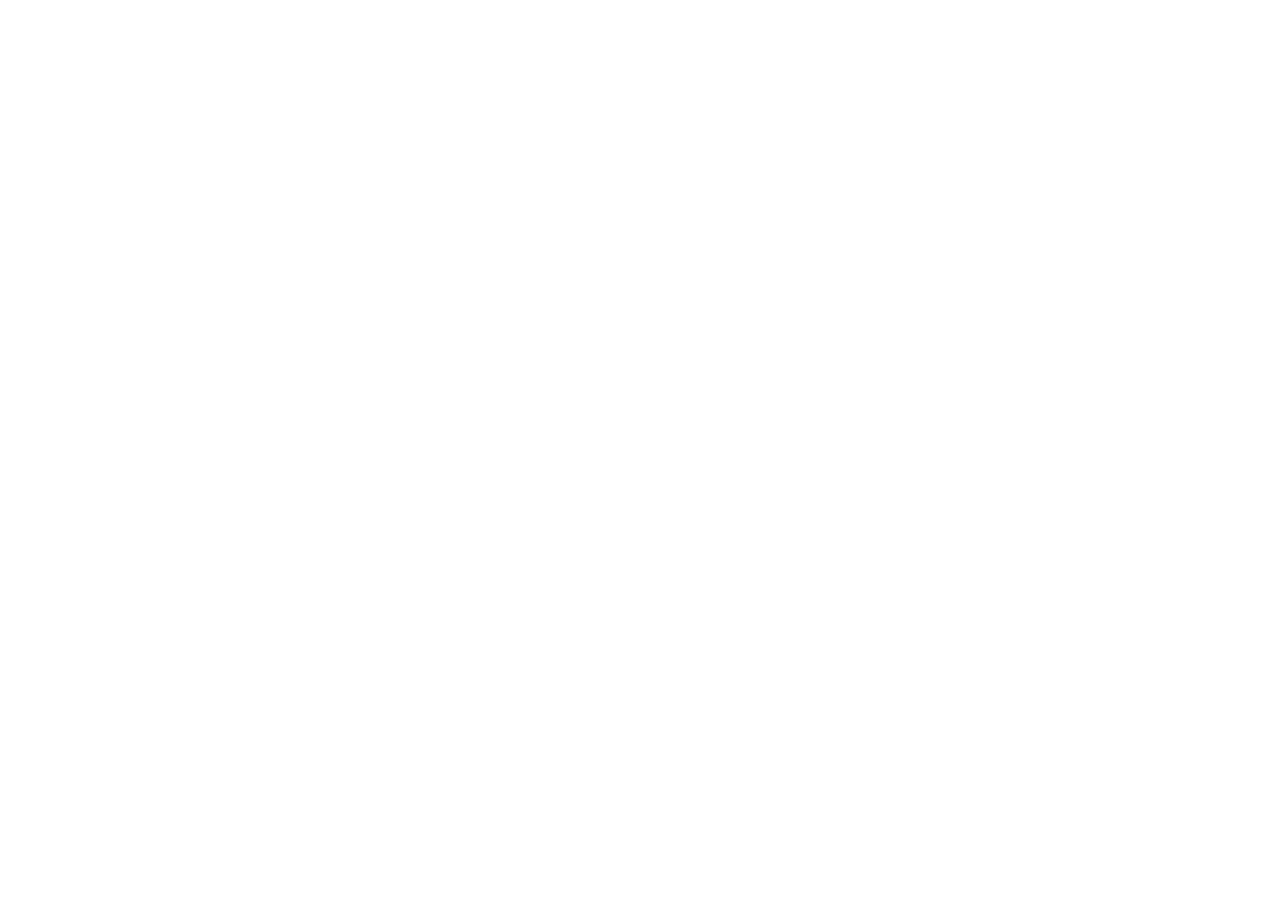
==== index.html @ acc39581 "Setup del proyecto" ====
<!DOCTYPE html>
<html lang="en">
<head>
    <meta charset="UTF-8">
    <meta name="viewport" content="width=device-width, initial-scale=1.0">
    <meta http-equiv="X-UA-Compatible" content="ie=edge">
    <title>Document</title>
</head>
<body>
    
</body>
</html>
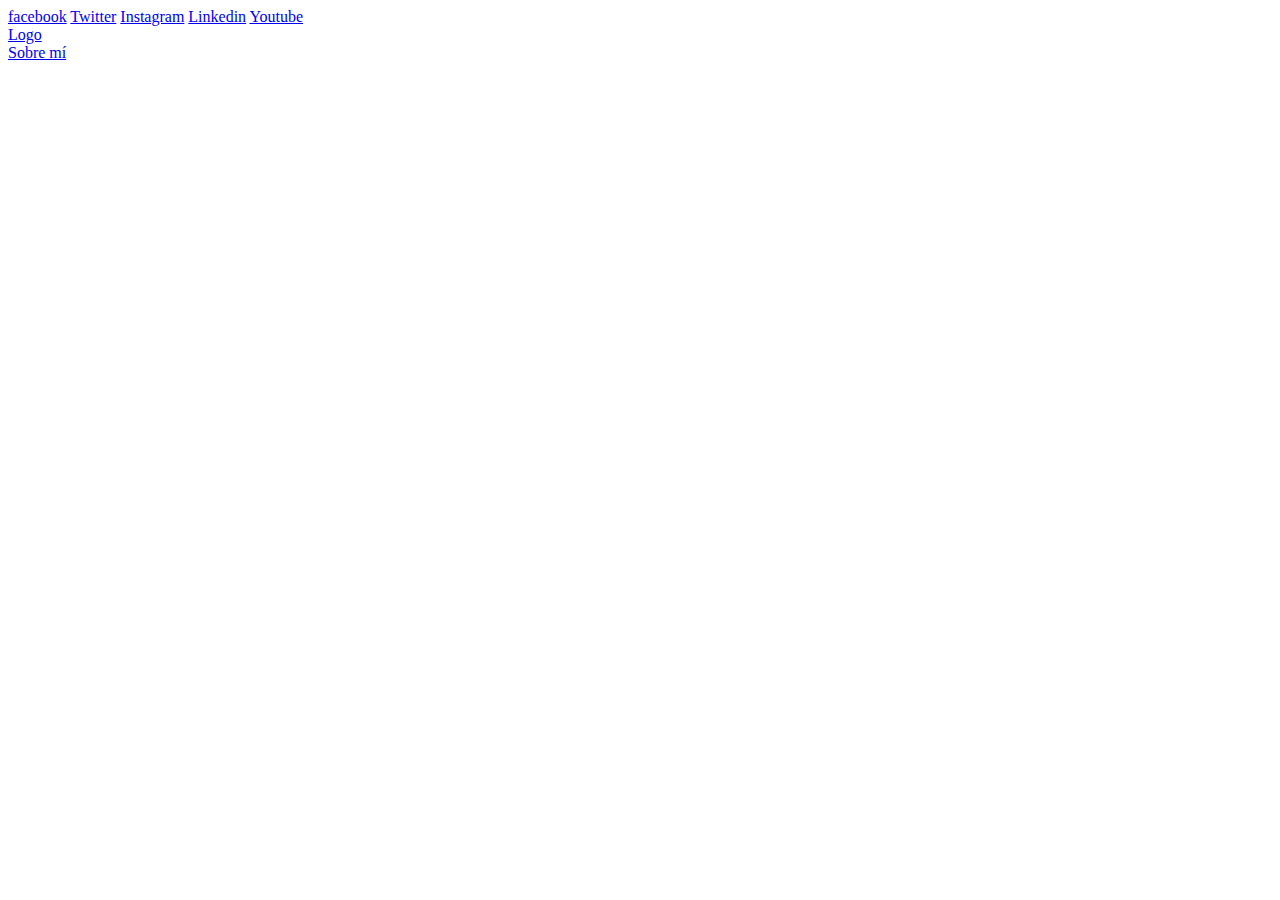
==== commit 20ddef64: "Arquitectura del header en HTML" ====
--- a/index.html
+++ b/index.html
@@ -1,12 +1,34 @@
 <!DOCTYPE html>
 <html lang="en">
+
 <head>
-    <meta charset="UTF-8">
-    <meta name="viewport" content="width=device-width, initial-scale=1.0">
-    <meta http-equiv="X-UA-Compatible" content="ie=edge">
-    <title>Document</title>
+  <meta charset="UTF-8">
+  <meta name="viewport" content="width=device-width, initial-scale=1.0">
+  <meta http-equiv="X-UA-Compatible" content="ie=edge">
+  <title>Mi Blog</title>
+  <link rel="stylesheet" href="css/main.css">
 </head>
+
 <body>
-    
+  <header>
+    <section>
+      <div>
+        <a href="/">facebook</a>
+        <a href="/">Twitter</a>
+        <a href="/">Instagram</a>
+        <a href="/">Linkedin</a>
+        <a href="/">Youtube</a>
+      </div>
+    </section>
+    <nav>
+      <section>
+        <a href="/">Logo</a>
+      </section>
+      <section>
+        <a href="perfil.html">Sobre mí</a>
+      </section>
+    </nav>
+  </header>
 </body>
+
 </html>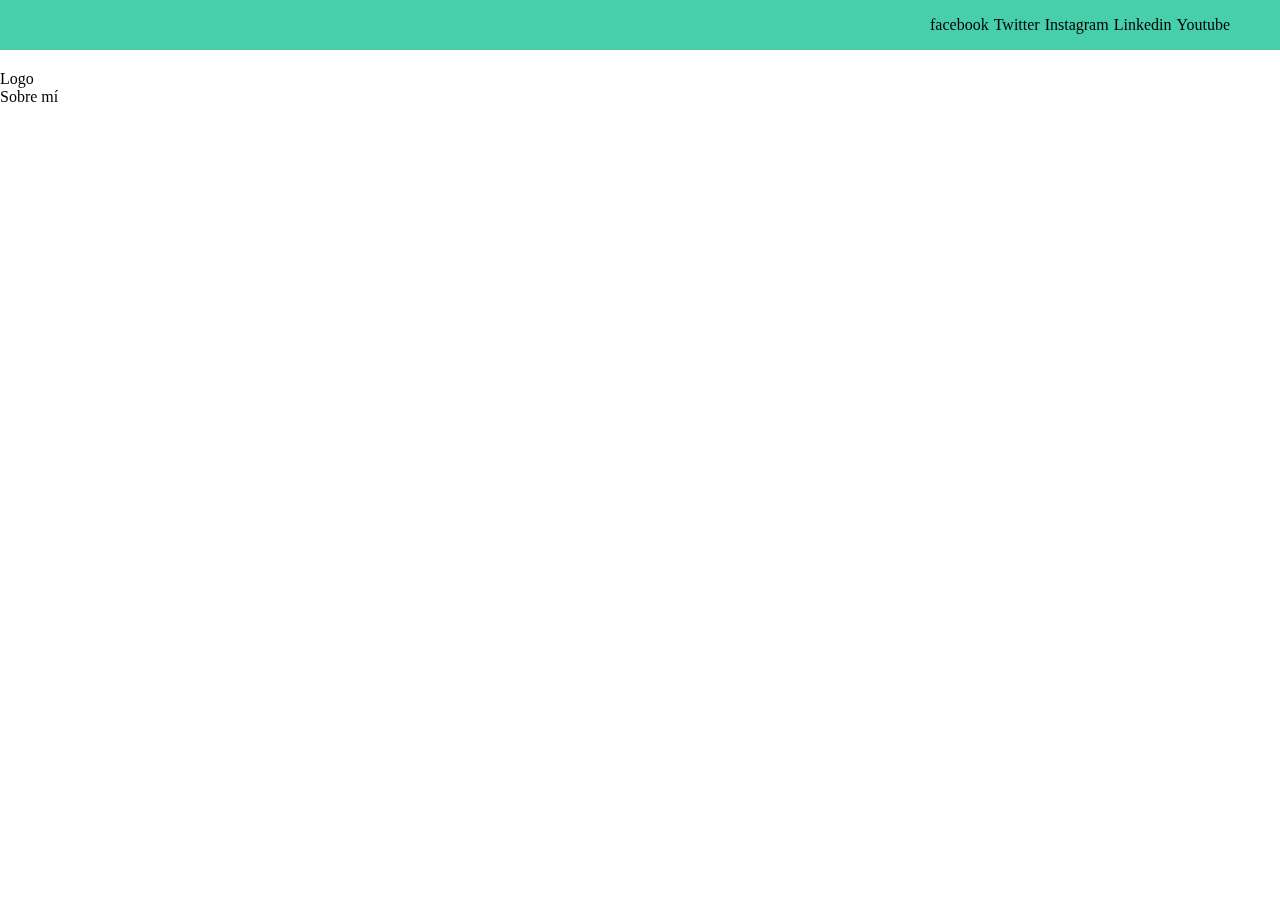
==== commit abb1bd8c: "Estilos en el header" ====
--- a/index.html
+++ b/index.html
@@ -11,8 +11,8 @@
 
 <body>
   <header>
-    <section>
-      <div>
+    <section class="header-icons-container">
+      <div class="icons">
         <a href="/">facebook</a>
         <a href="/">Twitter</a>
         <a href="/">Instagram</a>
@@ -21,10 +21,10 @@
       </div>
     </section>
     <nav>
-      <section>
+      <section class="nav-logo-container">
         <a href="/">Logo</a>
       </section>
-      <section>
+      <section class="profile-link">
         <a href="perfil.html">Sobre mí</a>
       </section>
     </nav>
--- a/css/main.css
+++ b/css/main.css
@@ -0,0 +1,37 @@
+body {
+  margin: 0;
+  padding: 0;
+  position: fixed;
+  top: 0;
+  bottom: 0;
+  left: 0;
+  right: 0;
+}
+a {
+  text-decoration: none;
+  display: inline;
+  color: black;
+}
+
+header {
+  width: 100%;
+  height: 140px;
+  display: grid;
+  grid-template-rows: 1fr 1fr;
+}
+header .header-icons-container {
+  width: 100%;
+  height: 50px;
+  display: grid;
+  background-color: #47cfac;
+}
+header .header-icons-container .icons {
+  width: 300px;
+  height: auto;
+  display: flex;
+  justify-items: flex-end;
+  align-items: center;
+  justify-content: space-between;
+  justify-self: end;
+  margin-right: 50px;
+}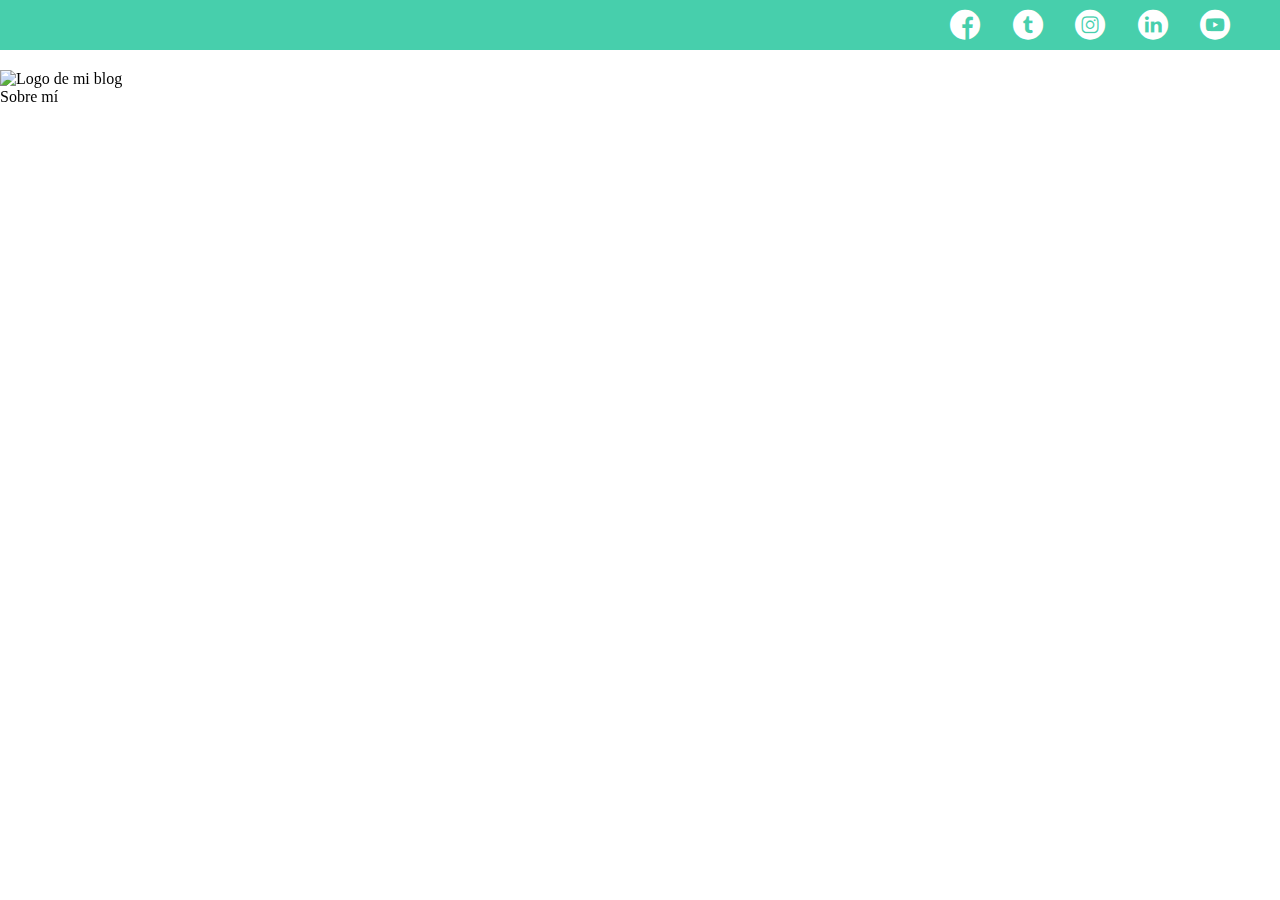
==== commit 27581483: "Agregando íconos" ====
--- a/index.html
+++ b/index.html
@@ -7,22 +7,23 @@
   <meta http-equiv="X-UA-Compatible" content="ie=edge">
   <title>Mi Blog</title>
   <link rel="stylesheet" href="css/main.css">
+  <link rel="stylesheet" href="css/font/flaticon.css">
 </head>
 
 <body>
   <header>
     <section class="header-icons-container">
       <div class="icons">
-        <a href="/">facebook</a>
-        <a href="/">Twitter</a>
-        <a href="/">Instagram</a>
-        <a href="/">Linkedin</a>
-        <a href="/">Youtube</a>
+        <a href="/"><span class="flaticon-001-facebook"></span></a>
+        <a href="/"><span class="flaticon-002-twitter"></span></a>
+        <a href="/"><span class="flaticon-011-instagram"></span></a>
+        <a href="/"><span class="flaticon-010-linkedin"></span></a>
+        <a href="/"><span class="flaticon-008-youtube"></span></a>
       </div>
     </section>
     <nav>
       <section class="nav-logo-container">
-        <a href="/">Logo</a>
+        <a href="/"><img src="/" alt="Logo de mi blog" ></a>
       </section>
       <section class="profile-link">
         <a href="perfil.html">Sobre mí</a>
--- a/css/main.css
+++ b/css/main.css
@@ -34,4 +34,8 @@
   justify-content: space-between;
   justify-self: end;
   margin-right: 50px;
+}
+
+header .icons span {
+  color: white;
 }--- a/css/font/flaticon.css
+++ b/css/font/flaticon.css
@@ -0,0 +1,46 @@
+	/*
+  	Flaticon icon font: Flaticon
+  	Creation date: 20/12/2018 09:27
+  	*/
+
+@font-face {
+  font-family: "Flaticon";
+  src: url("./Flaticon.eot");
+  src: url("./Flaticon.eot?#iefix") format("embedded-opentype"),
+       url("./Flaticon.woff") format("woff"),
+       url("./Flaticon.ttf") format("truetype"),
+       url("./Flaticon.svg#Flaticon") format("svg");
+  font-weight: normal;
+  font-style: normal;
+}
+
+@media screen and (-webkit-min-device-pixel-ratio:0) {
+  @font-face {
+    font-family: "Flaticon";
+    src: url("./Flaticon.svg#Flaticon") format("svg");
+  }
+}
+
+[class^="flaticon-"]:before, [class*=" flaticon-"]:before,
+[class^="flaticon-"]:after, [class*=" flaticon-"]:after {   
+  font-family: Flaticon;
+        font-size: 30px;
+font-style: normal;
+margin-left: 20px;
+}
+
+.flaticon-001-facebook:before { content: "\f100"; }
+.flaticon-002-twitter:before { content: "\f101"; }
+.flaticon-003-whatsapp:before { content: "\f102"; }
+.flaticon-004-groupme:before { content: "\f103"; }
+.flaticon-005-kik:before { content: "\f104"; }
+.flaticon-006-skype:before { content: "\f105"; }
+.flaticon-007-periscope:before { content: "\f106"; }
+.flaticon-008-youtube:before { content: "\f107"; }
+.flaticon-009-itunes:before { content: "\f108"; }
+.flaticon-010-linkedin:before { content: "\f109"; }
+.flaticon-011-instagram:before { content: "\f10a"; }
+.flaticon-012-messenger:before { content: "\f10b"; }
+.flaticon-013-twitter-1:before { content: "\f10c"; }
+.flaticon-014-snapchat:before { content: "\f10d"; }
+.flaticon-015-reddit:before { content: "\f10e"; }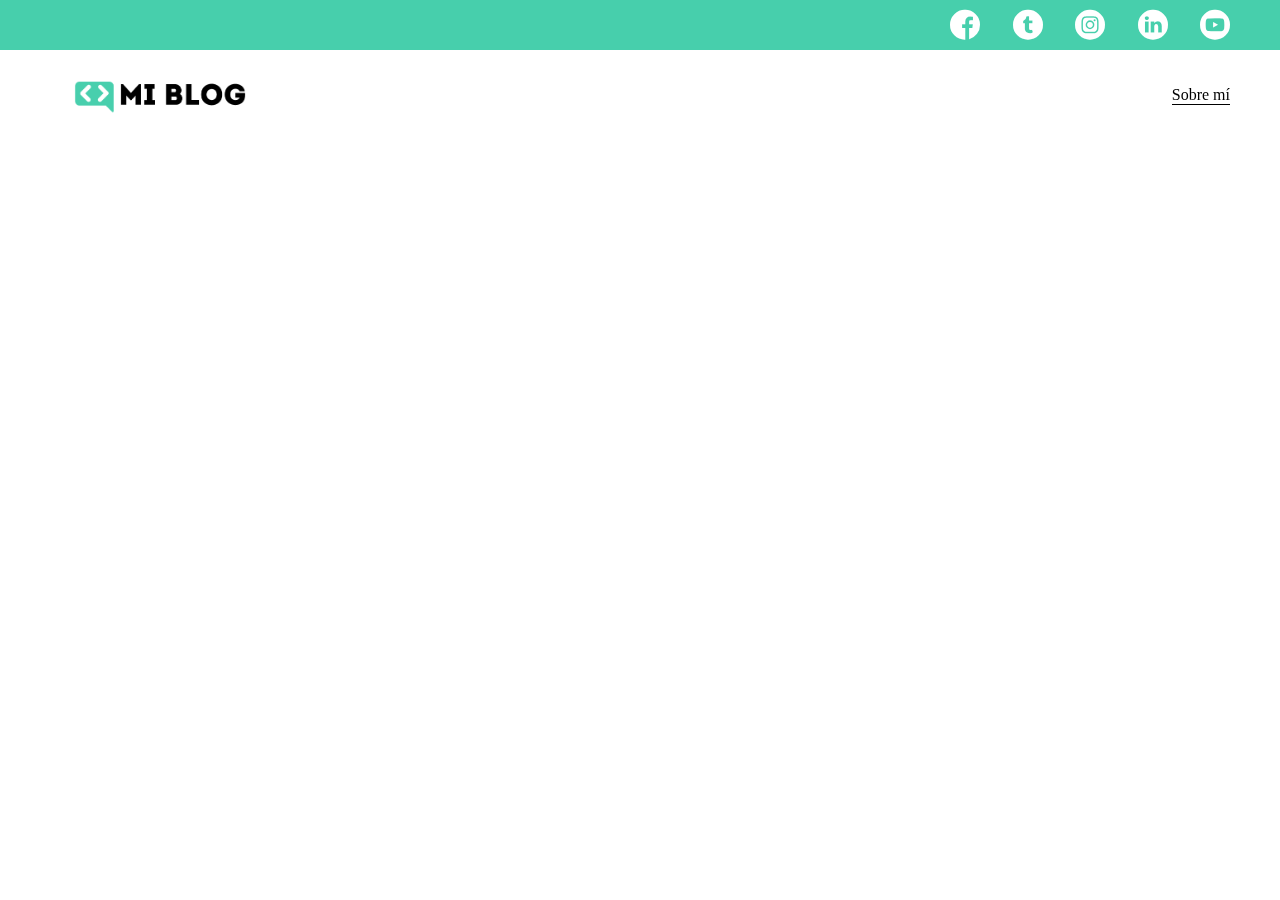
==== commit ed9aec6f: "Agregando imágenes al header" ====
--- a/index.html
+++ b/index.html
@@ -23,7 +23,7 @@
     </section>
     <nav>
       <section class="nav-logo-container">
-        <a href="/"><img src="/" alt="Logo de mi blog" ></a>
+        <a href="/"><img src="assets/img/Logo-negro.png" alt="Logo de mi blog" ></a>
       </section>
       <section class="profile-link">
         <a href="perfil.html">Sobre mí</a>
--- a/css/main.css
+++ b/css/main.css
@@ -38,4 +38,27 @@
 
 header .icons span {
   color: white;
+}
+
+nav  {
+  display: grid;
+  grid-template-columns: 1fr 1fr;
+  height: 90px;
+}
+nav .nav-logo-container {
+  margin-left: 50px;
+}
+nav .nav-logo-container img {
+  width: 220px;
+  margin-top: 10px;
+}
+nav .profile-link {
+  display: flex;
+  align-items: center;
+  justify-content: flex-end;
+  margin-right: 50px;
+}
+nav .profile-link a {
+  color: black;
+  border-bottom: 1px solid black;
 }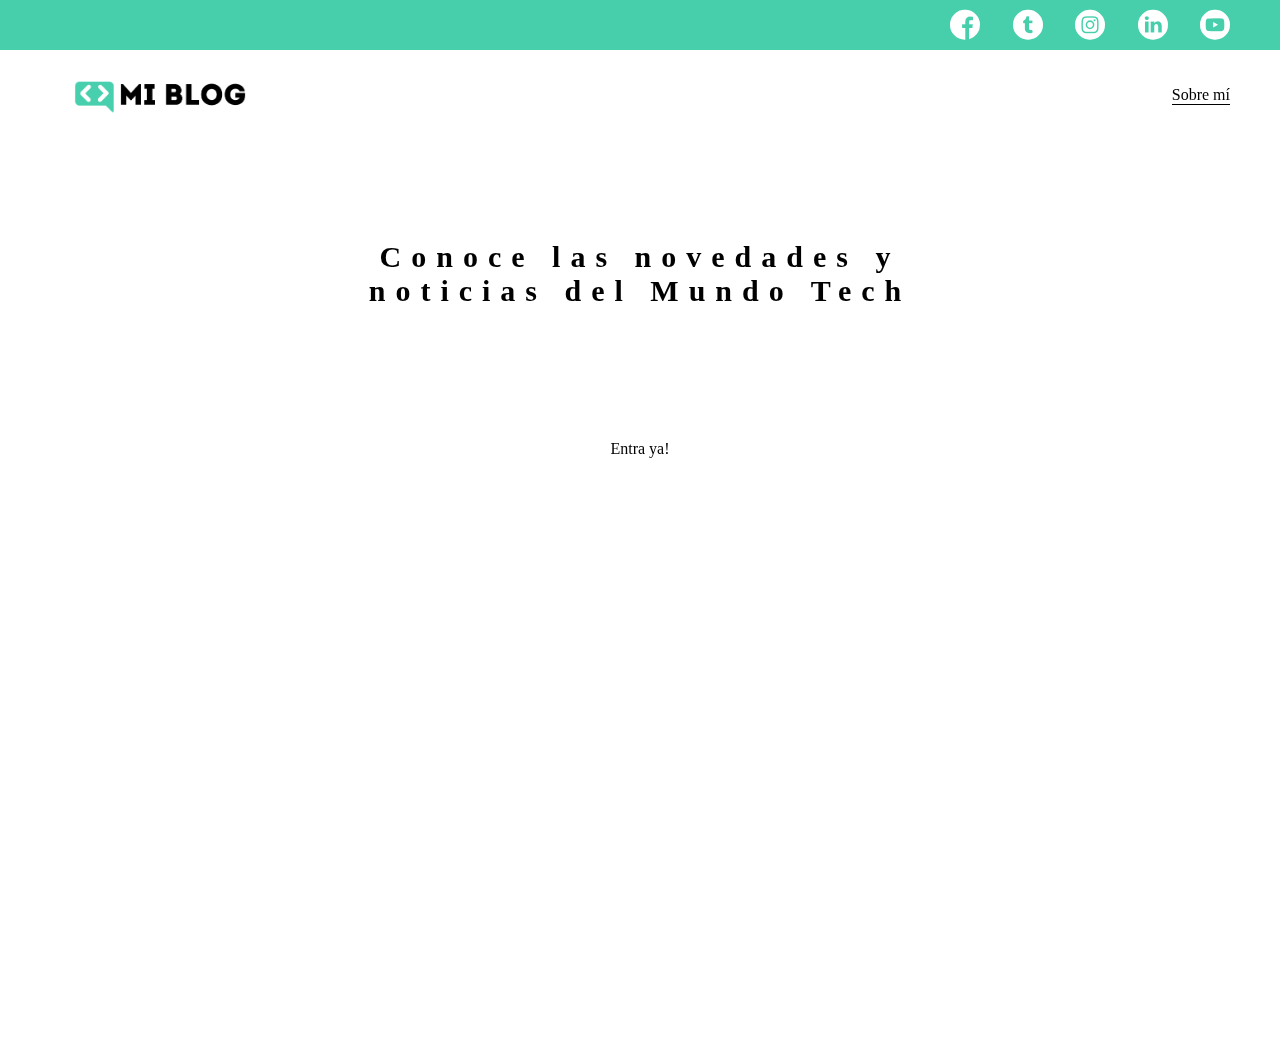
==== commit 876a9afd: "Manejo de Grid para posicionar contenedores" ====
--- a/index.html
+++ b/index.html
@@ -30,6 +30,11 @@
       </section>
     </nav>
   </header>
+  <main class="home-main">
+    <section>
+        <h1 class="home-main-text">Conoce las novedades y <br> noticias del Mundo Tech</h1>
+        <a class="home-main-button" href="blogs.html">Entra ya!</a>
+    </section>
+  </main>
 </body>
-
 </html>--- a/css/main.css
+++ b/css/main.css
@@ -61,4 +61,24 @@
 nav .profile-link a {
   color: black;
   border-bottom: 1px solid black;
-}+}
+
+.home-main {
+  display: grid;
+  grid-template-columns: 1fr 4fr 1fr;
+  height: 100%;
+}
+.home-main section {
+  display: grid;
+  grid-column: 2;
+  justify-items: center;
+  height: 350px;
+  margin-top: 80px;
+}
+.home-main-text {
+  font-size: 30px;
+  font-weight: 700px;
+  letter-spacing: 10px;
+  color: black;
+  text-align: center;
+}
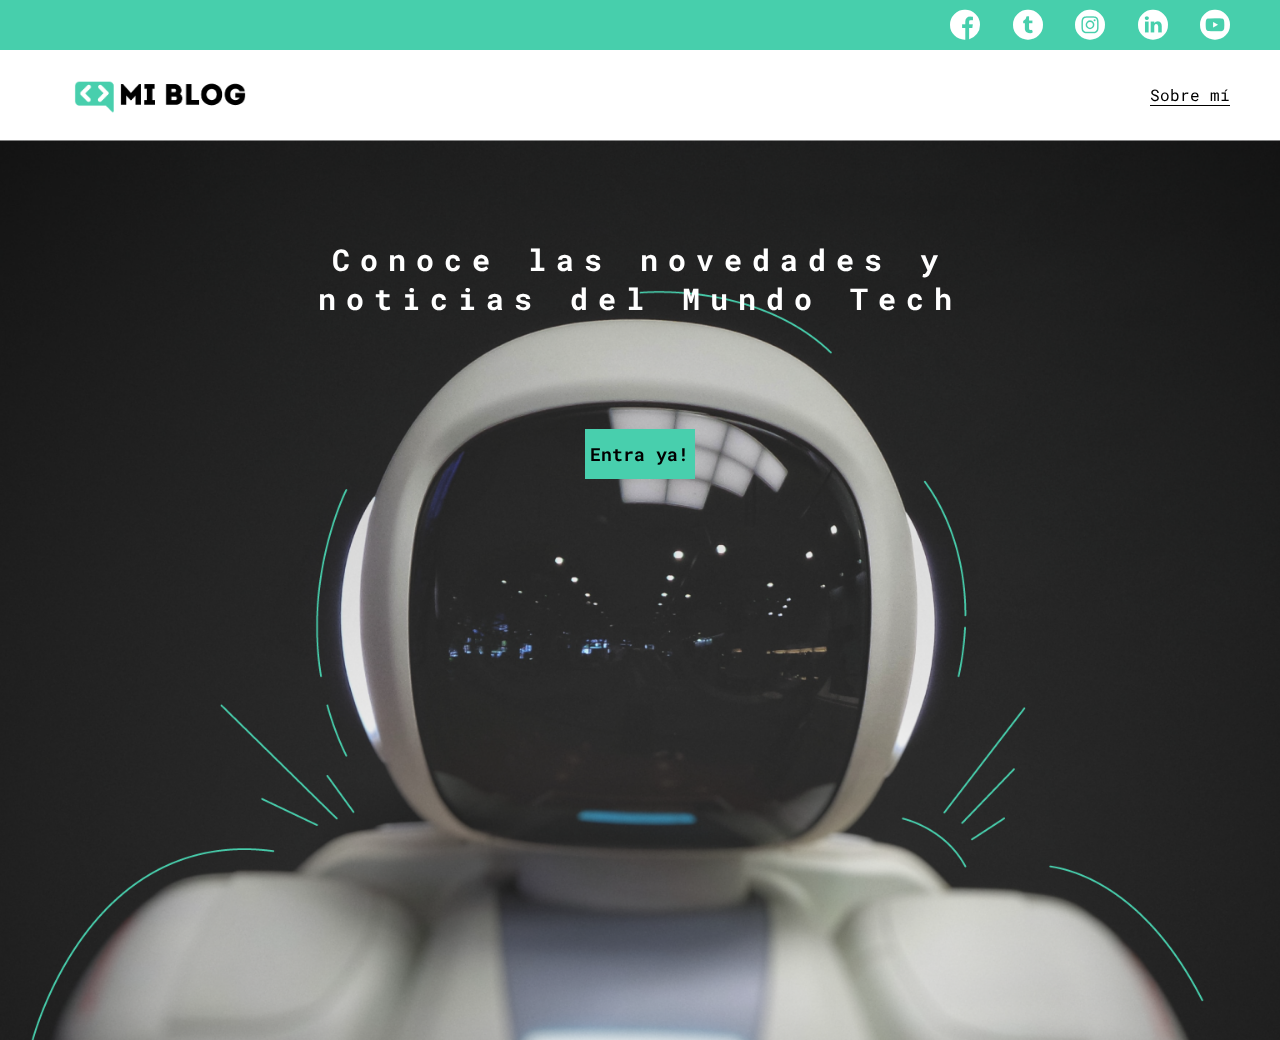
==== commit 7aba24be: "Agregando imagen en blogs" ====
--- a/index.html
+++ b/index.html
@@ -10,7 +10,7 @@
   <link rel="stylesheet" href="css/font/flaticon.css">
 </head>
 
-<body>
+<body class="home-body">
   <header>
     <section class="header-icons-container">
       <div class="icons">
--- a/css/main.css
+++ b/css/main.css
@@ -1,16 +1,23 @@
+@import url('https://fonts.googleapis.com/css2?family=Roboto+Mono:wght@400;500;700&family=Roboto+Slab:wght@400;700&family=Roboto:wght@400;500;700;900&display=swap');
+
 body {
+  font-family: 'Roboto Mono', monospace;
   margin: 0;
   padding: 0;
+}
+a {
+  text-decoration: none;
+  display: inline;
+  color: black;
+}
+
+/* fixed Permite que la pagina no tenga scroll*/
+.home-body {
   position: fixed;
   top: 0;
   bottom: 0;
   left: 0;
   right: 0;
-}
-a {
-  text-decoration: none;
-  display: inline;
-  color: black;
 }
 
 header {
@@ -67,6 +74,10 @@
   display: grid;
   grid-template-columns: 1fr 4fr 1fr;
   height: 100%;
+  background-image: url('../assets/img/Cover.png');
+  background-position: center;
+  background-repeat: no-repeat;
+  background-size: cover;
 }
 .home-main section {
   display: grid;
@@ -76,9 +87,55 @@
   margin-top: 80px;
 }
 .home-main-text {
+  font-family: 'Roboto Mono', monospace;
   font-size: 30px;
   font-weight: 700px;
   letter-spacing: 10px;
   color: black;
   text-align: center;
+  color: white;
 }
+.home-main-button {
+  width: 110px;
+  height: 50px;
+  background: #48cfad;
+  text-align: center;
+  font-weight: 700;
+  font-size: 18px;
+  line-height: 50px;
+}
+
+/* Blogs Page*/
+
+.blogs-main {
+  display: grid;
+}
+.blogs-news-container {
+  background-color: #e6e9ed;
+  padding: 0 50px 40px;
+}
+.blogs-main-new {
+  display: grid;
+  grid-template-columns: 2fr 1fr;
+  grid-template-rows: 2fr;
+}
+.blogs-news-img-container {
+  grid-column: 1;
+}
+.blogs-news-img-container img {
+  width: 85%;
+}
+.blogs-news-info-container {
+  grid-column: 2;
+}
+.blogs-news-info-container p {
+  margin-bottom: 35px;
+}
+.blogs-posts-container {
+  padding: 0 50px 40px;
+}
+.blogs-posts-container h3 {
+  border-bottom: 1px solid #cdd2da;  
+  padding-bottom: 20px;
+  text-align: center;
+}
